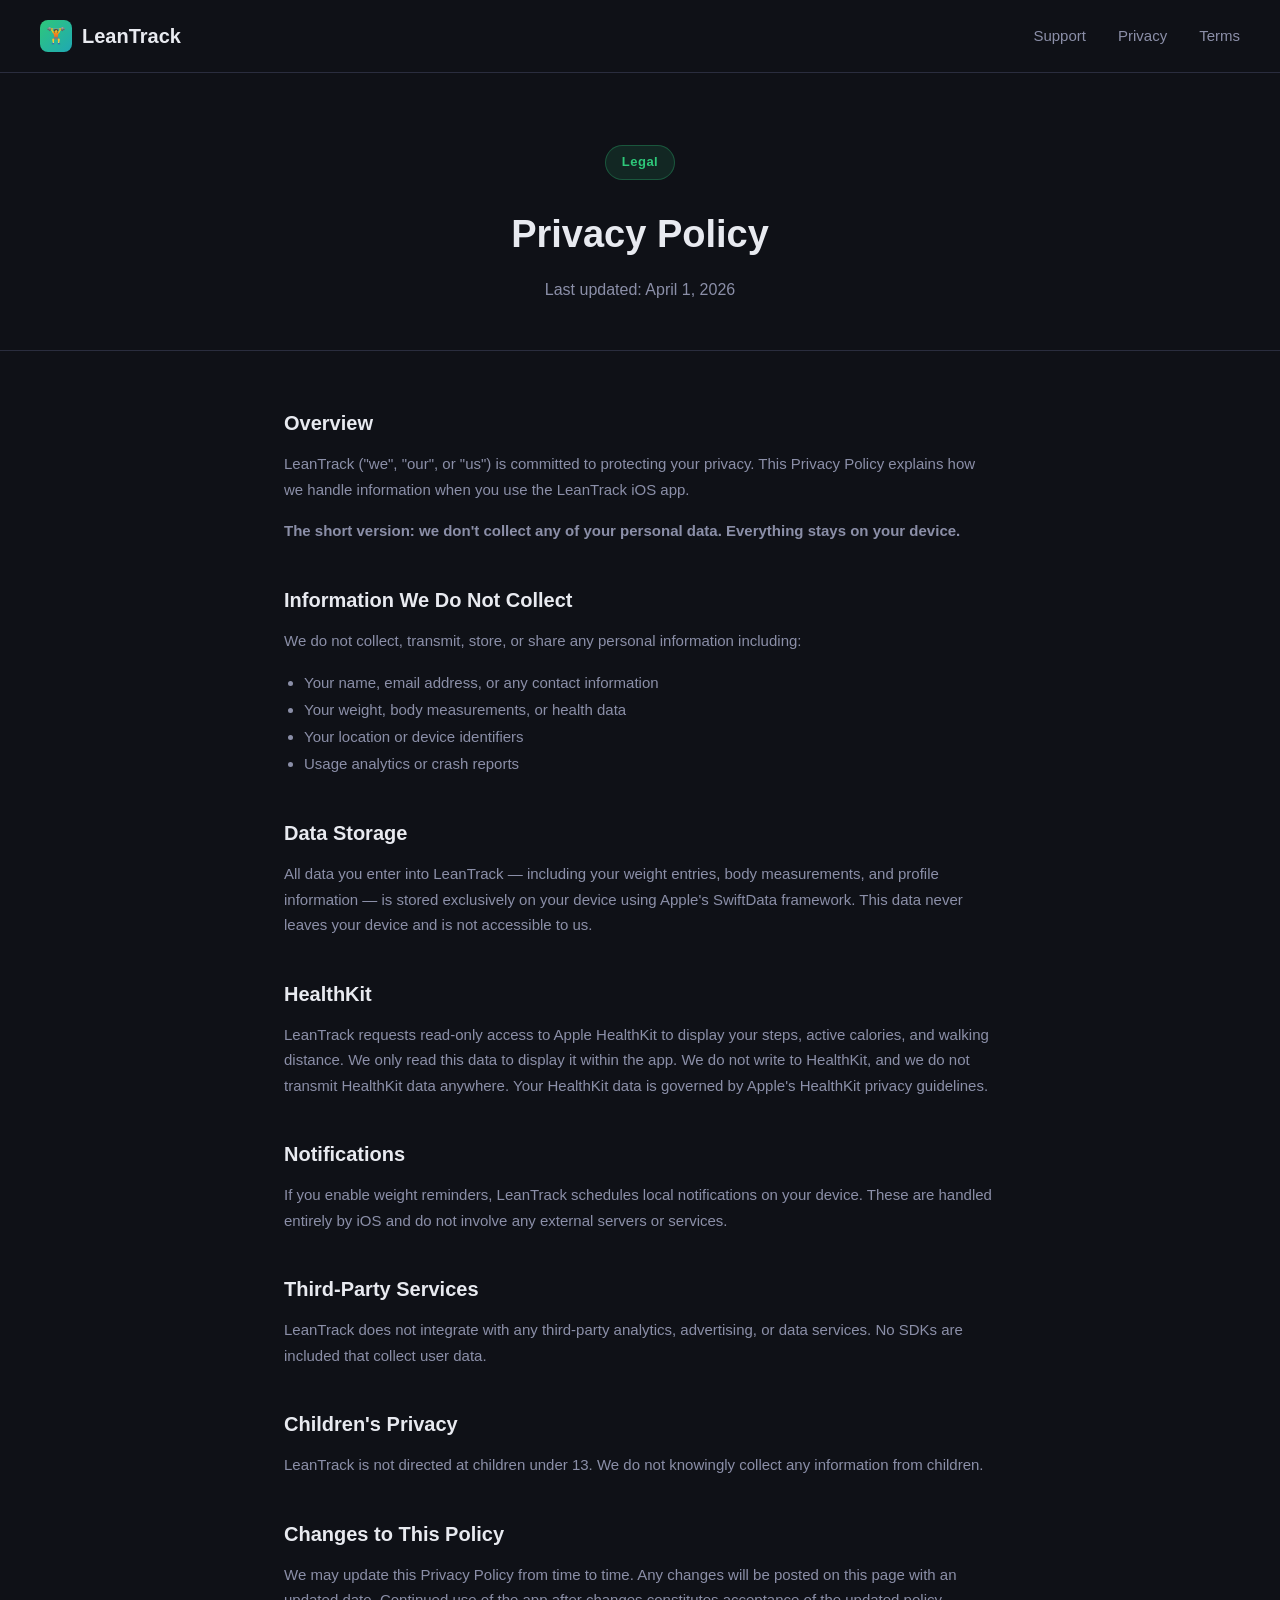
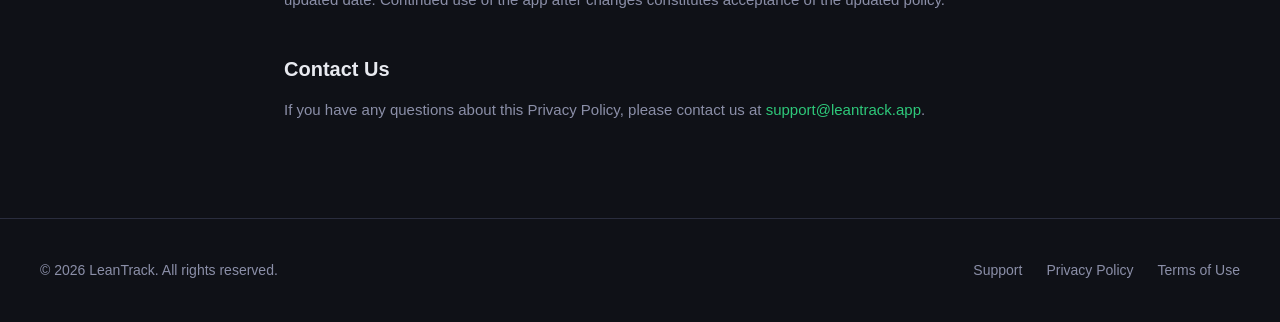
==== privacy.html @ f747f5bb "Initial website: landing, support, privacy, terms pages" ====
<!DOCTYPE html>
<html lang="en">
<head>
  <meta charset="UTF-8" />
  <meta name="viewport" content="width=device-width, initial-scale=1.0" />
  <title>Privacy Policy — LeanTrack</title>
  <link rel="stylesheet" href="styles.css" />
</head>
<body>

  <nav>
    <a href="index.html" class="nav-logo">
      <div class="dot">🏋️</div>
      LeanTrack
    </a>
    <ul class="nav-links">
      <li><a href="support.html">Support</a></li>
      <li><a href="privacy.html">Privacy</a></li>
      <li><a href="terms.html">Terms</a></li>
    </ul>
  </nav>

  <div class="page-hero">
    <div class="badge">Legal</div>
    <h1>Privacy Policy</h1>
    <p>Last updated: April 1, 2026</p>
  </div>

  <div class="content">

    <h2>Overview</h2>
    <p>LeanTrack ("we", "our", or "us") is committed to protecting your privacy. This Privacy Policy explains how we handle information when you use the LeanTrack iOS app.</p>
    <p><strong>The short version: we don't collect any of your personal data. Everything stays on your device.</strong></p>

    <h2>Information We Do Not Collect</h2>
    <p>We do not collect, transmit, store, or share any personal information including:</p>
    <ul>
      <li>Your name, email address, or any contact information</li>
      <li>Your weight, body measurements, or health data</li>
      <li>Your location or device identifiers</li>
      <li>Usage analytics or crash reports</li>
    </ul>

    <h2>Data Storage</h2>
    <p>All data you enter into LeanTrack — including your weight entries, body measurements, and profile information — is stored exclusively on your device using Apple's SwiftData framework. This data never leaves your device and is not accessible to us.</p>

    <h2>HealthKit</h2>
    <p>LeanTrack requests read-only access to Apple HealthKit to display your steps, active calories, and walking distance. We only read this data to display it within the app. We do not write to HealthKit, and we do not transmit HealthKit data anywhere. Your HealthKit data is governed by Apple's HealthKit privacy guidelines.</p>

    <h2>Notifications</h2>
    <p>If you enable weight reminders, LeanTrack schedules local notifications on your device. These are handled entirely by iOS and do not involve any external servers or services.</p>

    <h2>Third-Party Services</h2>
    <p>LeanTrack does not integrate with any third-party analytics, advertising, or data services. No SDKs are included that collect user data.</p>

    <h2>Children's Privacy</h2>
    <p>LeanTrack is not directed at children under 13. We do not knowingly collect any information from children.</p>

    <h2>Changes to This Policy</h2>
    <p>We may update this Privacy Policy from time to time. Any changes will be posted on this page with an updated date. Continued use of the app after changes constitutes acceptance of the updated policy.</p>

    <h2>Contact Us</h2>
    <p>If you have any questions about this Privacy Policy, please contact us at <a href="mailto:support@leantrack.app">support@leantrack.app</a>.</p>

  </div>

  <footer>
    <p>© 2026 LeanTrack. All rights reserved.</p>
    <div class="footer-links">
      <a href="support.html">Support</a>
      <a href="privacy.html">Privacy Policy</a>
      <a href="terms.html">Terms of Use</a>
    </div>
  </footer>

</body>
</html>
---- styles.css ----
* {
  margin: 0;
  padding: 0;
  box-sizing: border-box;
}

:root {
  --green: #2ec87a;
  --teal: #1fa8b4;
  --dark: #0f1117;
  --card: #1a1d27;
  --text: #e8eaf0;
  --muted: #8b8fa8;
  --border: #2a2d3e;
}

body {
  font-family: -apple-system, BlinkMacSystemFont, "Segoe UI", Roboto, sans-serif;
  background: var(--dark);
  color: var(--text);
  line-height: 1.6;
  min-height: 100vh;
}

a {
  color: var(--green);
  text-decoration: none;
}

a:hover {
  text-decoration: underline;
}

/* NAV */
nav {
  display: flex;
  align-items: center;
  justify-content: space-between;
  padding: 20px 40px;
  border-bottom: 1px solid var(--border);
  background: var(--dark);
  position: sticky;
  top: 0;
  z-index: 100;
}

.nav-logo {
  display: flex;
  align-items: center;
  gap: 10px;
  font-size: 20px;
  font-weight: 700;
  color: var(--text);
  text-decoration: none;
}

.nav-logo .dot {
  width: 32px;
  height: 32px;
  border-radius: 8px;
  background: linear-gradient(135deg, var(--green), var(--teal));
  display: flex;
  align-items: center;
  justify-content: center;
  font-size: 16px;
}

.nav-links {
  display: flex;
  gap: 32px;
  list-style: none;
}

.nav-links a {
  color: var(--muted);
  font-size: 15px;
  transition: color 0.2s;
}

.nav-links a:hover {
  color: var(--text);
  text-decoration: none;
}

/* HERO */
.hero {
  text-align: center;
  padding: 100px 24px 80px;
  max-width: 700px;
  margin: 0 auto;
}

.badge {
  display: inline-block;
  background: rgba(46, 200, 122, 0.12);
  color: var(--green);
  border: 1px solid rgba(46, 200, 122, 0.3);
  border-radius: 20px;
  padding: 6px 16px;
  font-size: 13px;
  font-weight: 600;
  margin-bottom: 24px;
  letter-spacing: 0.5px;
}

.hero h1 {
  font-size: 52px;
  font-weight: 800;
  line-height: 1.1;
  margin-bottom: 20px;
  letter-spacing: -1px;
}

.hero h1 span {
  background: linear-gradient(135deg, var(--green), var(--teal));
  -webkit-background-clip: text;
  -webkit-text-fill-color: transparent;
  background-clip: text;
}

.hero p {
  font-size: 18px;
  color: var(--muted);
  margin-bottom: 40px;
  max-width: 500px;
  margin-left: auto;
  margin-right: auto;
}

.btn {
  display: inline-flex;
  align-items: center;
  gap: 8px;
  padding: 14px 28px;
  border-radius: 12px;
  font-size: 16px;
  font-weight: 600;
  cursor: pointer;
  transition: transform 0.15s, opacity 0.15s;
  text-decoration: none;
}

.btn:hover {
  transform: translateY(-1px);
  opacity: 0.9;
  text-decoration: none;
}

.btn-primary {
  background: linear-gradient(135deg, var(--green), var(--teal));
  color: #fff;
}

.btn-secondary {
  background: var(--card);
  color: var(--text);
  border: 1px solid var(--border);
}

/* FEATURES */
.features {
  display: grid;
  grid-template-columns: repeat(auto-fit, minmax(240px, 1fr));
  gap: 20px;
  max-width: 1000px;
  margin: 0 auto 80px;
  padding: 0 24px;
}

.feature-card {
  background: var(--card);
  border: 1px solid var(--border);
  border-radius: 16px;
  padding: 28px;
}

.feature-icon {
  font-size: 28px;
  margin-bottom: 14px;
}

.feature-card h3 {
  font-size: 16px;
  font-weight: 700;
  margin-bottom: 8px;
}

.feature-card p {
  font-size: 14px;
  color: var(--muted);
  line-height: 1.5;
}

/* SECTION PAGES */
.page-hero {
  text-align: center;
  padding: 72px 24px 48px;
  border-bottom: 1px solid var(--border);
}

.page-hero h1 {
  font-size: 38px;
  font-weight: 800;
  margin-bottom: 12px;
}

.page-hero p {
  color: var(--muted);
  font-size: 16px;
}

.content {
  max-width: 760px;
  margin: 0 auto;
  padding: 56px 24px 80px;
}

.content h2 {
  font-size: 20px;
  font-weight: 700;
  margin: 40px 0 12px;
  color: var(--text);
}

.content h2:first-child {
  margin-top: 0;
}

.content p {
  color: var(--muted);
  font-size: 15px;
  margin-bottom: 16px;
  line-height: 1.7;
}

.content ul {
  color: var(--muted);
  font-size: 15px;
  padding-left: 20px;
  margin-bottom: 16px;
  line-height: 1.8;
}

/* SUPPORT CARD */
.support-grid {
  display: grid;
  grid-template-columns: repeat(auto-fit, minmax(280px, 1fr));
  gap: 20px;
  margin-bottom: 48px;
}

.support-card {
  background: var(--card);
  border: 1px solid var(--border);
  border-radius: 16px;
  padding: 28px;
}

.support-card .icon {
  font-size: 32px;
  margin-bottom: 14px;
}

.support-card h3 {
  font-size: 17px;
  font-weight: 700;
  margin-bottom: 8px;
}

.support-card p {
  font-size: 14px;
  color: var(--muted);
  margin-bottom: 16px;
}

.support-card a.email-link {
  display: inline-flex;
  align-items: center;
  gap: 6px;
  background: rgba(46, 200, 122, 0.1);
  border: 1px solid rgba(46, 200, 122, 0.25);
  color: var(--green);
  padding: 10px 16px;
  border-radius: 10px;
  font-size: 14px;
  font-weight: 600;
  transition: background 0.2s;
}

.support-card a.email-link:hover {
  background: rgba(46, 200, 122, 0.2);
  text-decoration: none;
}

.faq-item {
  border: 1px solid var(--border);
  border-radius: 12px;
  padding: 20px 24px;
  margin-bottom: 12px;
  background: var(--card);
}

.faq-item h4 {
  font-size: 15px;
  font-weight: 600;
  margin-bottom: 8px;
}

.faq-item p {
  font-size: 14px;
  color: var(--muted);
  margin: 0;
}

/* FOOTER */
footer {
  border-top: 1px solid var(--border);
  padding: 40px 40px;
  display: flex;
  align-items: center;
  justify-content: space-between;
  flex-wrap: wrap;
  gap: 16px;
}

footer p {
  color: var(--muted);
  font-size: 14px;
}

.footer-links {
  display: flex;
  gap: 24px;
}

.footer-links a {
  color: var(--muted);
  font-size: 14px;
  transition: color 0.2s;
}

.footer-links a:hover {
  color: var(--text);
  text-decoration: none;
}

@media (max-width: 600px) {
  nav { padding: 16px 20px; }
  .nav-links { gap: 20px; }
  .hero h1 { font-size: 36px; }
  footer { flex-direction: column; align-items: flex-start; }
}
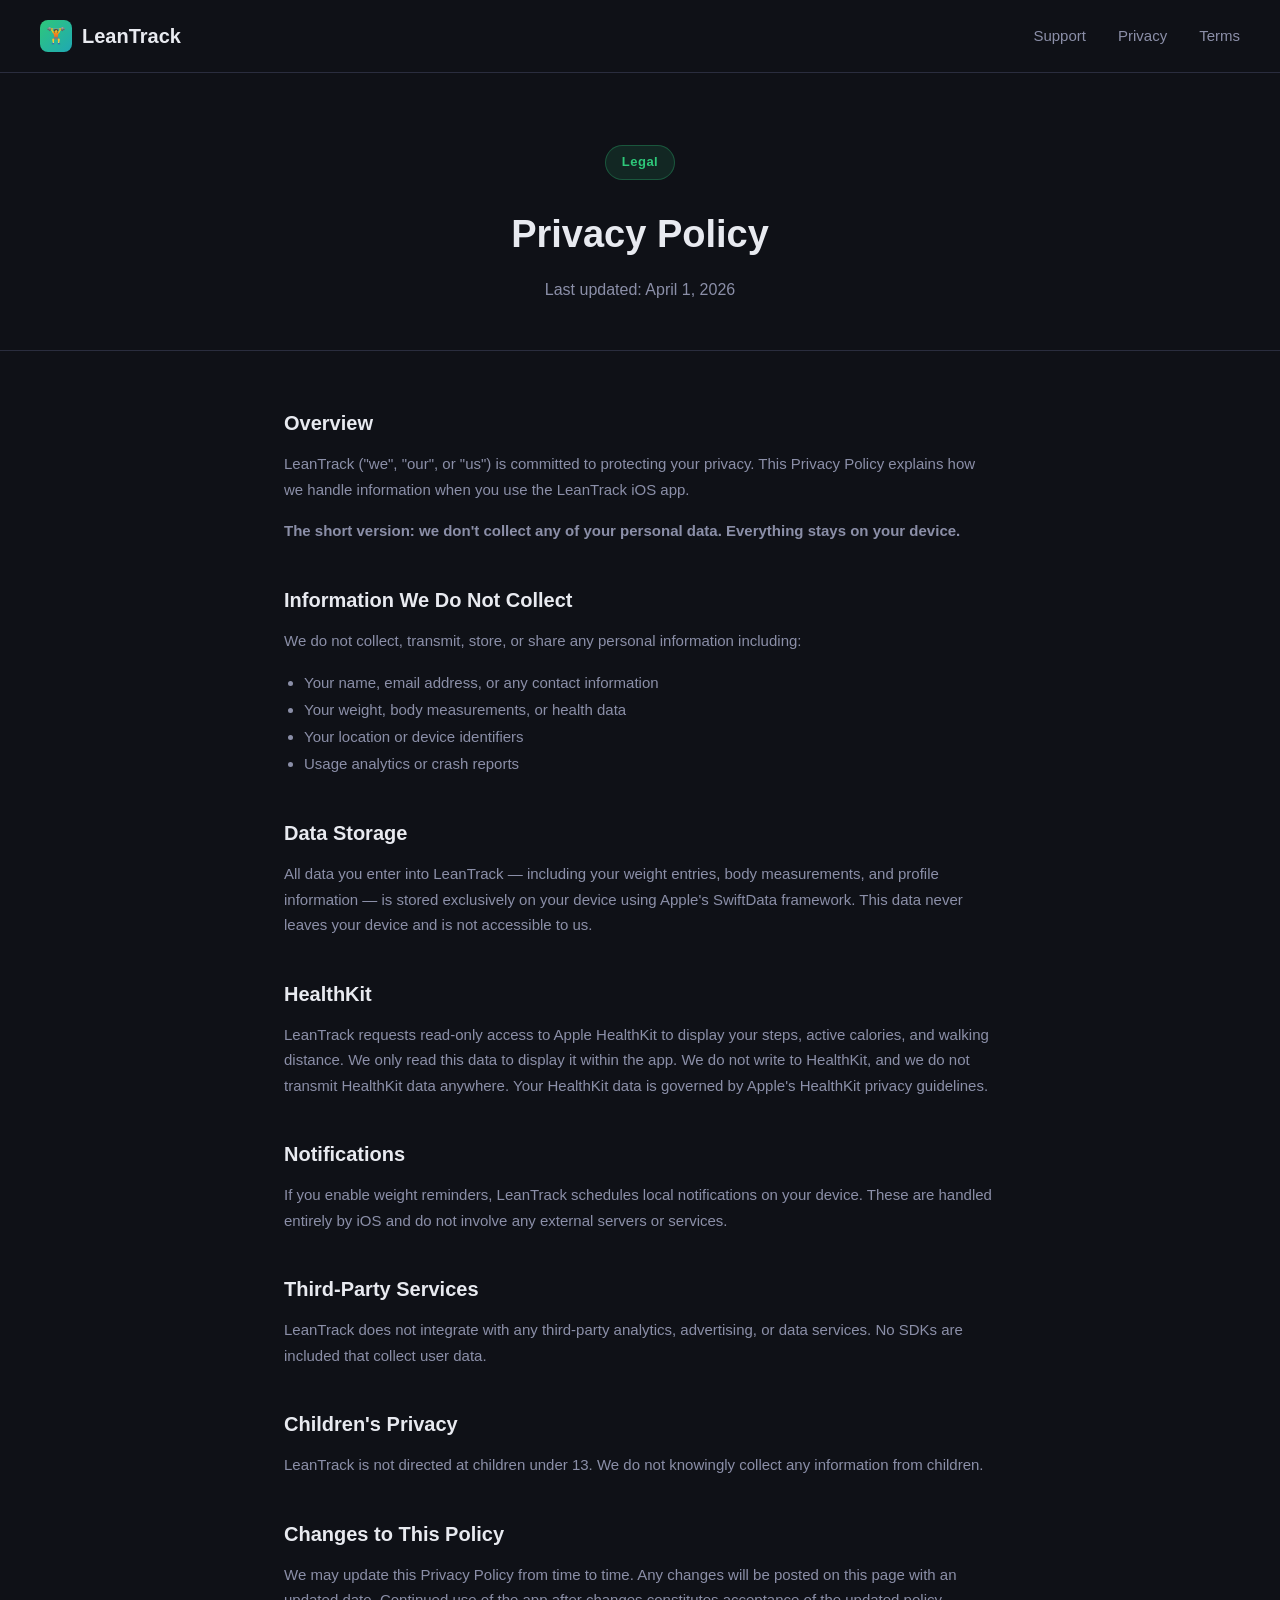
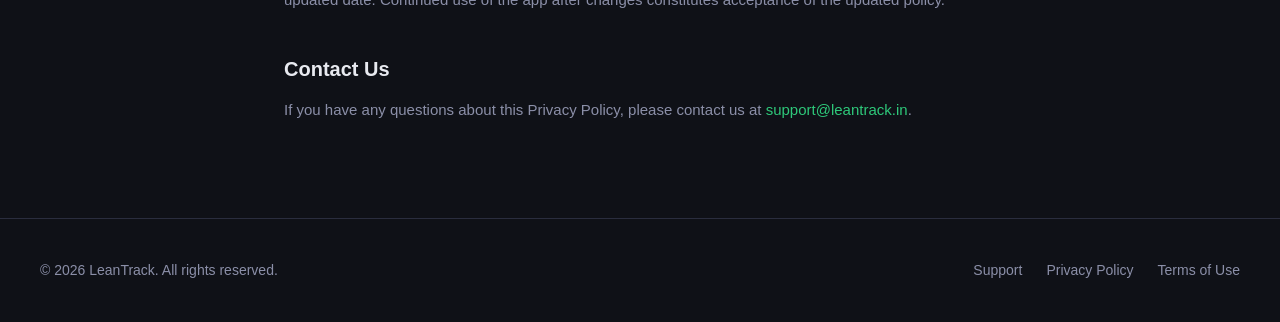
==== commit a7cb3075: "fix email to support@leantrack.in" ====
--- a/privacy.html
+++ b/privacy.html
@@ -60,7 +60,7 @@
     <p>We may update this Privacy Policy from time to time. Any changes will be posted on this page with an updated date. Continued use of the app after changes constitutes acceptance of the updated policy.</p>
 
     <h2>Contact Us</h2>
-    <p>If you have any questions about this Privacy Policy, please contact us at <a href="mailto:support@leantrack.app">support@leantrack.app</a>.</p>
+    <p>If you have any questions about this Privacy Policy, please contact us at <a href="mailto:support@leantrack.in">support@leantrack.in</a>.</p>
 
   </div>
 
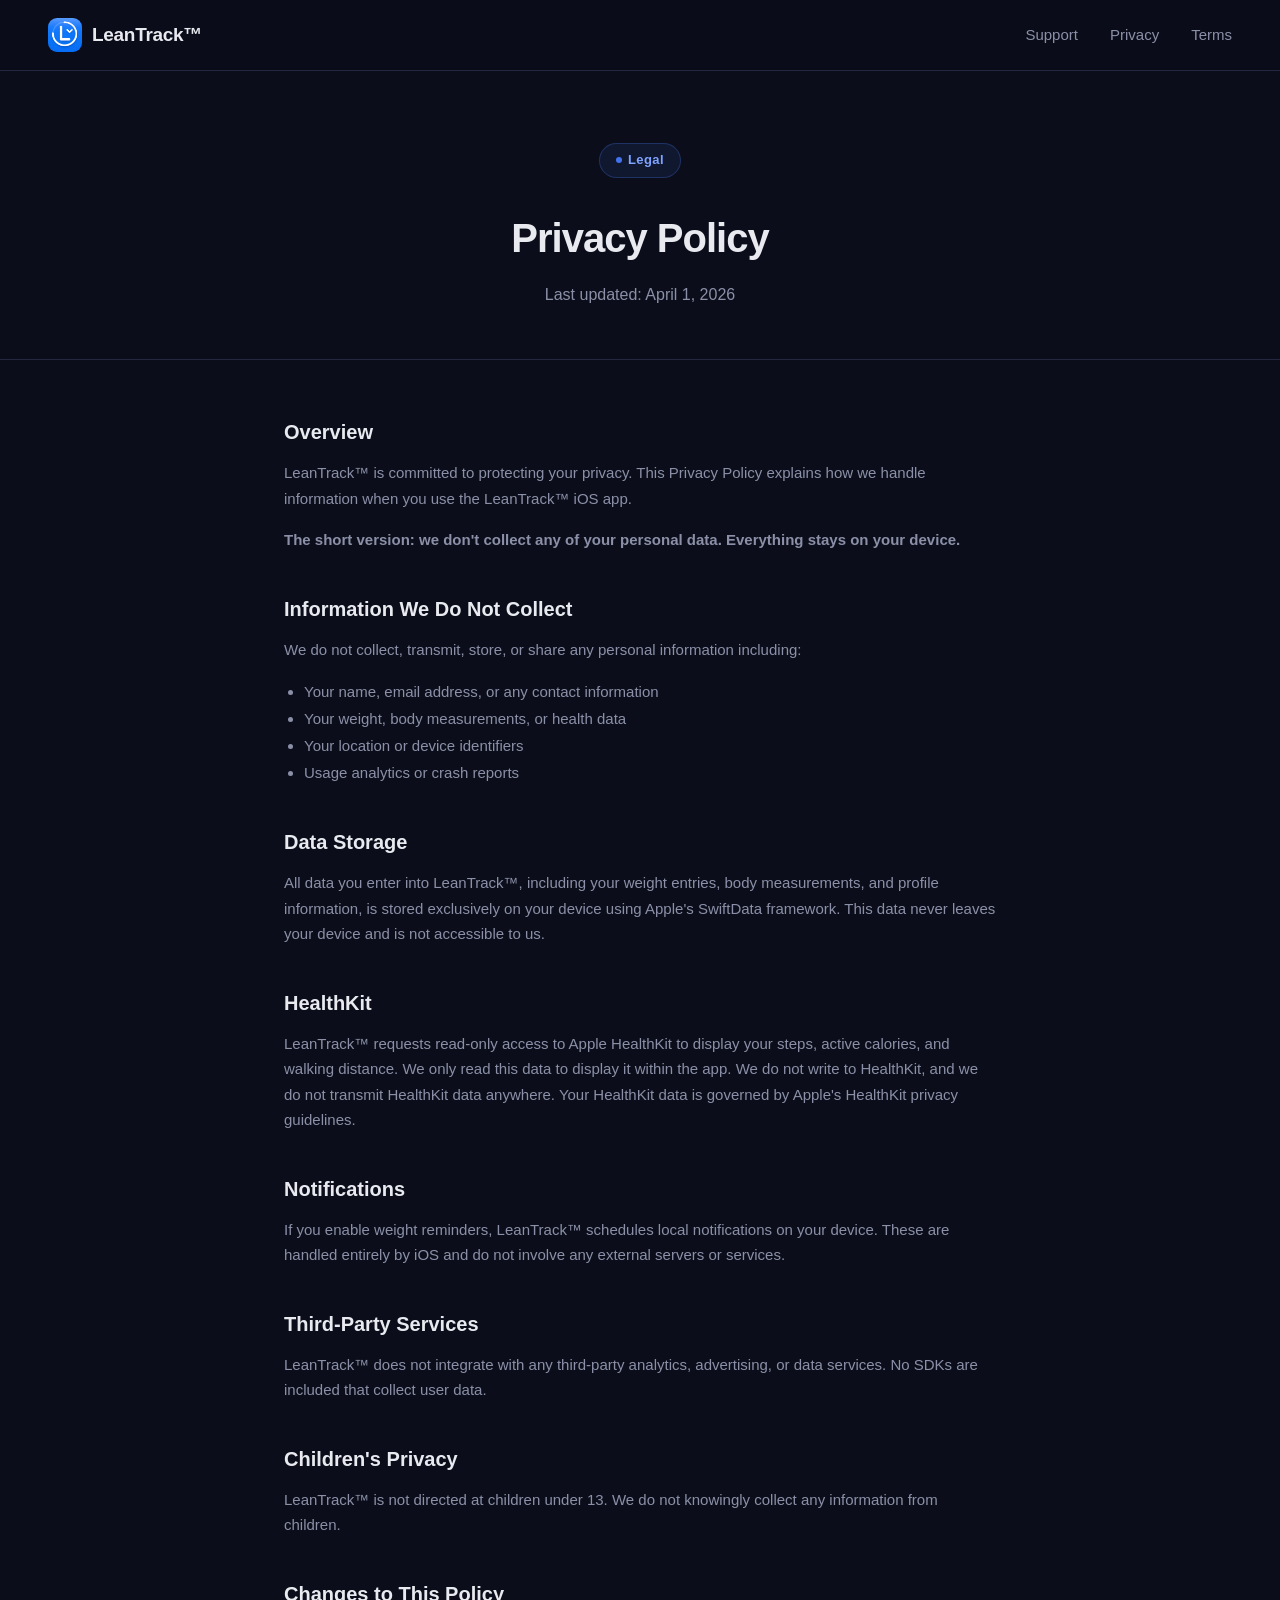
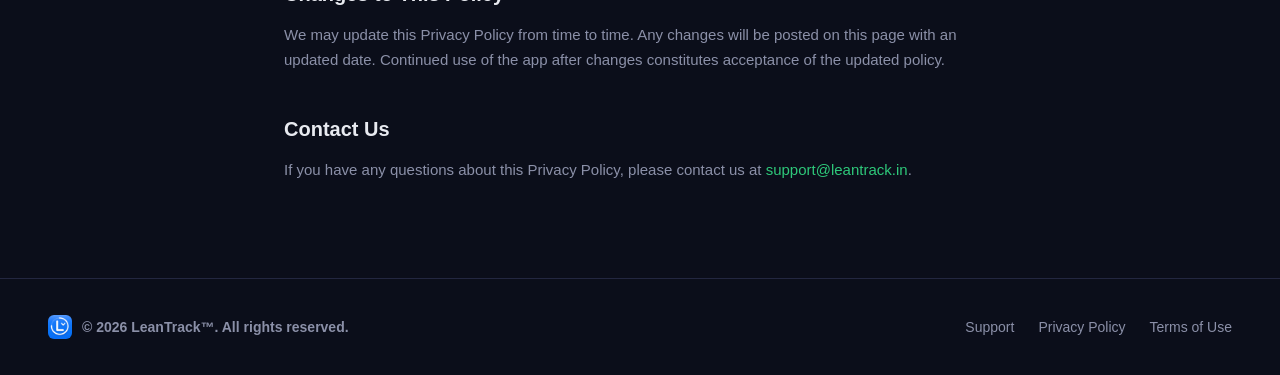
==== commit a448acd6: "Brand: LeanTrack™ throughout, real logo, design overhaul - Replace all "LeanTrack" with "LeanTrack™"" ====
--- a/privacy.html
+++ b/privacy.html
@@ -3,15 +3,15 @@
 <head>
   <meta charset="UTF-8" />
   <meta name="viewport" content="width=device-width, initial-scale=1.0" />
-  <title>Privacy Policy — LeanTrack</title>
+  <title>Privacy Policy | LeanTrack™</title>
   <link rel="stylesheet" href="styles.css" />
 </head>
 <body>
 
   <nav>
     <a href="index.html" class="nav-logo">
-      <div class="dot">🏋️</div>
-      LeanTrack
+      <img src="icon.png" class="nav-icon" alt="LeanTrack™" />
+      LeanTrack™
     </a>
     <ul class="nav-links">
       <li><a href="support.html">Support</a></li>
@@ -21,7 +21,7 @@
   </nav>
 
   <div class="page-hero">
-    <div class="badge">Legal</div>
+    <div class="badge"><span class="badge-dot"></span> Legal</div>
     <h1>Privacy Policy</h1>
     <p>Last updated: April 1, 2026</p>
   </div>
@@ -29,7 +29,7 @@
   <div class="content">
 
     <h2>Overview</h2>
-    <p>LeanTrack ("we", "our", or "us") is committed to protecting your privacy. This Privacy Policy explains how we handle information when you use the LeanTrack iOS app.</p>
+    <p>LeanTrack™ is committed to protecting your privacy. This Privacy Policy explains how we handle information when you use the LeanTrack™ iOS app.</p>
     <p><strong>The short version: we don't collect any of your personal data. Everything stays on your device.</strong></p>
 
     <h2>Information We Do Not Collect</h2>
@@ -42,19 +42,19 @@
     </ul>
 
     <h2>Data Storage</h2>
-    <p>All data you enter into LeanTrack — including your weight entries, body measurements, and profile information — is stored exclusively on your device using Apple's SwiftData framework. This data never leaves your device and is not accessible to us.</p>
+    <p>All data you enter into LeanTrack™, including your weight entries, body measurements, and profile information, is stored exclusively on your device using Apple's SwiftData framework. This data never leaves your device and is not accessible to us.</p>
 
     <h2>HealthKit</h2>
-    <p>LeanTrack requests read-only access to Apple HealthKit to display your steps, active calories, and walking distance. We only read this data to display it within the app. We do not write to HealthKit, and we do not transmit HealthKit data anywhere. Your HealthKit data is governed by Apple's HealthKit privacy guidelines.</p>
+    <p>LeanTrack™ requests read-only access to Apple HealthKit to display your steps, active calories, and walking distance. We only read this data to display it within the app. We do not write to HealthKit, and we do not transmit HealthKit data anywhere. Your HealthKit data is governed by Apple's HealthKit privacy guidelines.</p>
 
     <h2>Notifications</h2>
-    <p>If you enable weight reminders, LeanTrack schedules local notifications on your device. These are handled entirely by iOS and do not involve any external servers or services.</p>
+    <p>If you enable weight reminders, LeanTrack™ schedules local notifications on your device. These are handled entirely by iOS and do not involve any external servers or services.</p>
 
     <h2>Third-Party Services</h2>
-    <p>LeanTrack does not integrate with any third-party analytics, advertising, or data services. No SDKs are included that collect user data.</p>
+    <p>LeanTrack™ does not integrate with any third-party analytics, advertising, or data services. No SDKs are included that collect user data.</p>
 
     <h2>Children's Privacy</h2>
-    <p>LeanTrack is not directed at children under 13. We do not knowingly collect any information from children.</p>
+    <p>LeanTrack™ is not directed at children under 13. We do not knowingly collect any information from children.</p>
 
     <h2>Changes to This Policy</h2>
     <p>We may update this Privacy Policy from time to time. Any changes will be posted on this page with an updated date. Continued use of the app after changes constitutes acceptance of the updated policy.</p>
@@ -65,7 +65,10 @@
   </div>
 
   <footer>
-    <p>© 2026 LeanTrack. All rights reserved.</p>
+    <div class="footer-brand">
+      <img src="icon.png" alt="LeanTrack™" />
+      <span>© 2026 LeanTrack™. All rights reserved.</span>
+    </div>
     <div class="footer-links">
       <a href="support.html">Support</a>
       <a href="privacy.html">Privacy Policy</a>
--- a/styles.css
+++ b/styles.css
@@ -5,13 +5,17 @@
 }
 
 :root {
-  --green: #2ec87a;
-  --teal: #1fa8b4;
-  --dark: #0f1117;
-  --card: #1a1d27;
-  --text: #e8eaf0;
-  --muted: #8b8fa8;
-  --border: #2a2d3e;
+  --blue:   #4472ee;
+  --blue2:  #2f52c8;
+  --green:  #2ec87a;
+  --teal:   #1fa8b4;
+  --dark:   #0b0e1a;
+  --dark2:  #111425;
+  --card:   #161929;
+  --text:   #e8eaf0;
+  --muted:  #8b90a8;
+  --border: #232740;
+  --glow:   rgba(68, 114, 238, 0.18);
 }
 
 body {
@@ -36,9 +40,11 @@
   display: flex;
   align-items: center;
   justify-content: space-between;
-  padding: 20px 40px;
+  padding: 18px 48px;
   border-bottom: 1px solid var(--border);
-  background: var(--dark);
+  background: rgba(11, 14, 26, 0.92);
+  backdrop-filter: blur(12px);
+  -webkit-backdrop-filter: blur(12px);
   position: sticky;
   top: 0;
   z-index: 100;
@@ -48,21 +54,24 @@
   display: flex;
   align-items: center;
   gap: 10px;
-  font-size: 20px;
+  font-size: 19px;
   font-weight: 700;
   color: var(--text);
   text-decoration: none;
-}
-
-.nav-logo .dot {
-  width: 32px;
-  height: 32px;
-  border-radius: 8px;
-  background: linear-gradient(135deg, var(--green), var(--teal));
-  display: flex;
-  align-items: center;
-  justify-content: center;
-  font-size: 16px;
+  letter-spacing: -0.3px;
+}
+
+.nav-logo:hover {
+  text-decoration: none;
+  color: #fff;
+}
+
+.nav-icon {
+  width: 34px;
+  height: 34px;
+  border-radius: 9px;
+  object-fit: cover;
+  flex-shrink: 0;
 }
 
 .nav-links {
@@ -85,34 +94,58 @@
 /* HERO */
 .hero {
   text-align: center;
-  padding: 100px 24px 80px;
-  max-width: 700px;
+  padding: 110px 24px 90px;
+  max-width: 720px;
   margin: 0 auto;
+  position: relative;
+}
+
+/* subtle radial glow behind hero */
+.hero::before {
+  content: "";
+  position: absolute;
+  top: 0; left: 50%;
+  transform: translateX(-50%);
+  width: 700px;
+  height: 500px;
+  background: radial-gradient(ellipse at center, rgba(68,114,238,0.12) 0%, transparent 70%);
+  pointer-events: none;
+  z-index: -1;
 }
 
 .badge {
-  display: inline-block;
-  background: rgba(46, 200, 122, 0.12);
-  color: var(--green);
-  border: 1px solid rgba(46, 200, 122, 0.3);
+  display: inline-flex;
+  align-items: center;
+  gap: 6px;
+  background: rgba(68, 114, 238, 0.1);
+  color: #7fa3ff;
+  border: 1px solid rgba(68, 114, 238, 0.28);
   border-radius: 20px;
   padding: 6px 16px;
   font-size: 13px;
   font-weight: 600;
-  margin-bottom: 24px;
-  letter-spacing: 0.5px;
+  margin-bottom: 28px;
+  letter-spacing: 0.4px;
+}
+
+.badge-dot {
+  width: 6px;
+  height: 6px;
+  border-radius: 50%;
+  background: var(--blue);
+  display: inline-block;
 }
 
 .hero h1 {
-  font-size: 52px;
+  font-size: 56px;
   font-weight: 800;
-  line-height: 1.1;
-  margin-bottom: 20px;
-  letter-spacing: -1px;
+  line-height: 1.08;
+  margin-bottom: 22px;
+  letter-spacing: -1.5px;
 }
 
 .hero h1 span {
-  background: linear-gradient(135deg, var(--green), var(--teal));
+  background: linear-gradient(120deg, var(--blue) 0%, var(--green) 100%);
   -webkit-background-clip: text;
   -webkit-text-fill-color: transparent;
   background-clip: text;
@@ -122,11 +155,42 @@
   font-size: 18px;
   color: var(--muted);
   margin-bottom: 40px;
-  max-width: 500px;
+  max-width: 480px;
   margin-left: auto;
   margin-right: auto;
-}
-
+  line-height: 1.65;
+}
+
+.hero-cta {
+  display: flex;
+  gap: 12px;
+  justify-content: center;
+  flex-wrap: wrap;
+  margin-bottom: 40px;
+}
+
+.trust-row {
+  display: flex;
+  gap: 24px;
+  justify-content: center;
+  flex-wrap: wrap;
+}
+
+.trust-item {
+  display: flex;
+  align-items: center;
+  gap: 6px;
+  color: var(--muted);
+  font-size: 13px;
+  font-weight: 500;
+}
+
+.trust-item svg {
+  color: var(--green);
+  flex-shrink: 0;
+}
+
+/* BUTTONS */
 .btn {
   display: inline-flex;
   align-items: center;
@@ -136,19 +200,24 @@
   font-size: 16px;
   font-weight: 600;
   cursor: pointer;
-  transition: transform 0.15s, opacity 0.15s;
+  transition: transform 0.15s, box-shadow 0.15s, opacity 0.15s;
   text-decoration: none;
 }
 
 .btn:hover {
-  transform: translateY(-1px);
-  opacity: 0.9;
+  transform: translateY(-2px);
   text-decoration: none;
 }
 
 .btn-primary {
-  background: linear-gradient(135deg, var(--green), var(--teal));
+  background: var(--blue);
   color: #fff;
+  box-shadow: 0 4px 20px rgba(68, 114, 238, 0.35);
+}
+
+.btn-primary:hover {
+  box-shadow: 0 8px 28px rgba(68, 114, 238, 0.5);
+  background: #5580f0;
 }
 
 .btn-secondary {
@@ -157,51 +226,152 @@
   border: 1px solid var(--border);
 }
 
+.btn-secondary:hover {
+  border-color: #3a3f5c;
+}
+
+/* SECTION LABEL */
+.section-label {
+  text-align: center;
+  font-size: 12px;
+  font-weight: 700;
+  letter-spacing: 1.5px;
+  text-transform: uppercase;
+  color: var(--blue);
+  margin-bottom: 12px;
+}
+
+.section-title {
+  text-align: center;
+  font-size: 32px;
+  font-weight: 800;
+  letter-spacing: -0.8px;
+  margin-bottom: 8px;
+}
+
+.section-sub {
+  text-align: center;
+  color: var(--muted);
+  font-size: 16px;
+  margin-bottom: 48px;
+}
+
 /* FEATURES */
+.features-section {
+  max-width: 1060px;
+  margin: 0 auto 100px;
+  padding: 0 24px;
+}
+
 .features {
   display: grid;
-  grid-template-columns: repeat(auto-fit, minmax(240px, 1fr));
-  gap: 20px;
-  max-width: 1000px;
-  margin: 0 auto 80px;
-  padding: 0 24px;
+  grid-template-columns: repeat(auto-fit, minmax(290px, 1fr));
+  gap: 16px;
 }
 
 .feature-card {
   background: var(--card);
   border: 1px solid var(--border);
-  border-radius: 16px;
-  padding: 28px;
+  border-radius: 18px;
+  padding: 30px;
+  transition: transform 0.2s, border-color 0.2s, box-shadow 0.2s;
+  position: relative;
+  overflow: hidden;
+}
+
+.feature-card::before {
+  content: "";
+  position: absolute;
+  inset: 0;
+  background: radial-gradient(ellipse at top left, var(--glow), transparent 70%);
+  opacity: 0;
+  transition: opacity 0.3s;
+}
+
+.feature-card:hover {
+  transform: translateY(-4px);
+  border-color: rgba(68, 114, 238, 0.35);
+  box-shadow: 0 12px 36px rgba(68, 114, 238, 0.12);
+}
+
+.feature-card:hover::before {
+  opacity: 1;
 }
 
 .feature-icon {
-  font-size: 28px;
-  margin-bottom: 14px;
+  width: 44px;
+  height: 44px;
+  border-radius: 12px;
+  background: rgba(68, 114, 238, 0.12);
+  display: flex;
+  align-items: center;
+  justify-content: center;
+  font-size: 22px;
+  margin-bottom: 18px;
 }
 
 .feature-card h3 {
   font-size: 16px;
   font-weight: 700;
   margin-bottom: 8px;
+  color: var(--text);
 }
 
 .feature-card p {
   font-size: 14px;
   color: var(--muted);
-  line-height: 1.5;
+  line-height: 1.6;
+}
+
+/* PRIVACY CALLOUT */
+.privacy-callout {
+  max-width: 1060px;
+  margin: 0 auto 100px;
+  padding: 0 24px;
+}
+
+.privacy-callout-inner {
+  background: linear-gradient(135deg, rgba(68,114,238,0.08), rgba(46,200,122,0.06));
+  border: 1px solid rgba(68,114,238,0.2);
+  border-radius: 20px;
+  padding: 48px 40px;
+  display: flex;
+  gap: 40px;
+  align-items: center;
+  flex-wrap: wrap;
+}
+
+.privacy-callout-text h2 {
+  font-size: 26px;
+  font-weight: 800;
+  letter-spacing: -0.5px;
+  margin-bottom: 10px;
+}
+
+.privacy-callout-text p {
+  color: var(--muted);
+  font-size: 15px;
+  max-width: 480px;
+  line-height: 1.65;
+}
+
+.privacy-icon {
+  font-size: 56px;
+  flex-shrink: 0;
 }
 
 /* SECTION PAGES */
 .page-hero {
   text-align: center;
-  padding: 72px 24px 48px;
+  padding: 72px 24px 52px;
   border-bottom: 1px solid var(--border);
 }
 
 .page-hero h1 {
-  font-size: 38px;
+  font-size: 40px;
   font-weight: 800;
   margin-bottom: 12px;
+  letter-spacing: -1px;
 }
 
 .page-hero p {
@@ -241,7 +411,7 @@
   line-height: 1.8;
 }
 
-/* SUPPORT CARD */
+/* SUPPORT */
 .support-grid {
   display: grid;
   grid-template-columns: repeat(auto-fit, minmax(280px, 1fr));
@@ -252,8 +422,8 @@
 .support-card {
   background: var(--card);
   border: 1px solid var(--border);
-  border-radius: 16px;
-  padding: 28px;
+  border-radius: 18px;
+  padding: 30px;
 }
 
 .support-card .icon {
@@ -271,15 +441,16 @@
   font-size: 14px;
   color: var(--muted);
   margin-bottom: 16px;
+  line-height: 1.6;
 }
 
 .support-card a.email-link {
   display: inline-flex;
   align-items: center;
   gap: 6px;
-  background: rgba(46, 200, 122, 0.1);
-  border: 1px solid rgba(46, 200, 122, 0.25);
-  color: var(--green);
+  background: rgba(68, 114, 238, 0.1);
+  border: 1px solid rgba(68, 114, 238, 0.25);
+  color: #7fa3ff;
   padding: 10px 16px;
   border-radius: 10px;
   font-size: 14px;
@@ -288,34 +459,41 @@
 }
 
 .support-card a.email-link:hover {
-  background: rgba(46, 200, 122, 0.2);
+  background: rgba(68, 114, 238, 0.2);
   text-decoration: none;
 }
 
 .faq-item {
   border: 1px solid var(--border);
-  border-radius: 12px;
-  padding: 20px 24px;
-  margin-bottom: 12px;
+  border-radius: 14px;
+  padding: 22px 26px;
+  margin-bottom: 10px;
   background: var(--card);
+  transition: border-color 0.2s;
+}
+
+.faq-item:hover {
+  border-color: rgba(68, 114, 238, 0.3);
 }
 
 .faq-item h4 {
   font-size: 15px;
   font-weight: 600;
   margin-bottom: 8px;
+  color: var(--text);
 }
 
 .faq-item p {
   font-size: 14px;
   color: var(--muted);
   margin: 0;
+  line-height: 1.65;
 }
 
 /* FOOTER */
 footer {
   border-top: 1px solid var(--border);
-  padding: 40px 40px;
+  padding: 36px 48px;
   display: flex;
   align-items: center;
   justify-content: space-between;
@@ -323,6 +501,25 @@
   gap: 16px;
 }
 
+.footer-brand {
+  display: flex;
+  align-items: center;
+  gap: 10px;
+}
+
+.footer-brand img {
+  width: 24px;
+  height: 24px;
+  border-radius: 6px;
+  object-fit: cover;
+}
+
+.footer-brand span {
+  color: var(--muted);
+  font-size: 14px;
+  font-weight: 600;
+}
+
 footer p {
   color: var(--muted);
   font-size: 14px;
@@ -344,9 +541,13 @@
   text-decoration: none;
 }
 
-@media (max-width: 600px) {
-  nav { padding: 16px 20px; }
+@media (max-width: 700px) {
+  nav { padding: 14px 20px; }
   .nav-links { gap: 20px; }
-  .hero h1 { font-size: 36px; }
-  footer { flex-direction: column; align-items: flex-start; }
-}
+  .hero { padding: 72px 20px 64px; }
+  .hero h1 { font-size: 38px; }
+  .hero p { font-size: 16px; }
+  .features { grid-template-columns: 1fr; }
+  .privacy-callout-inner { flex-direction: column; gap: 20px; padding: 32px 24px; }
+  footer { flex-direction: column; align-items: flex-start; padding: 28px 20px; }
+}
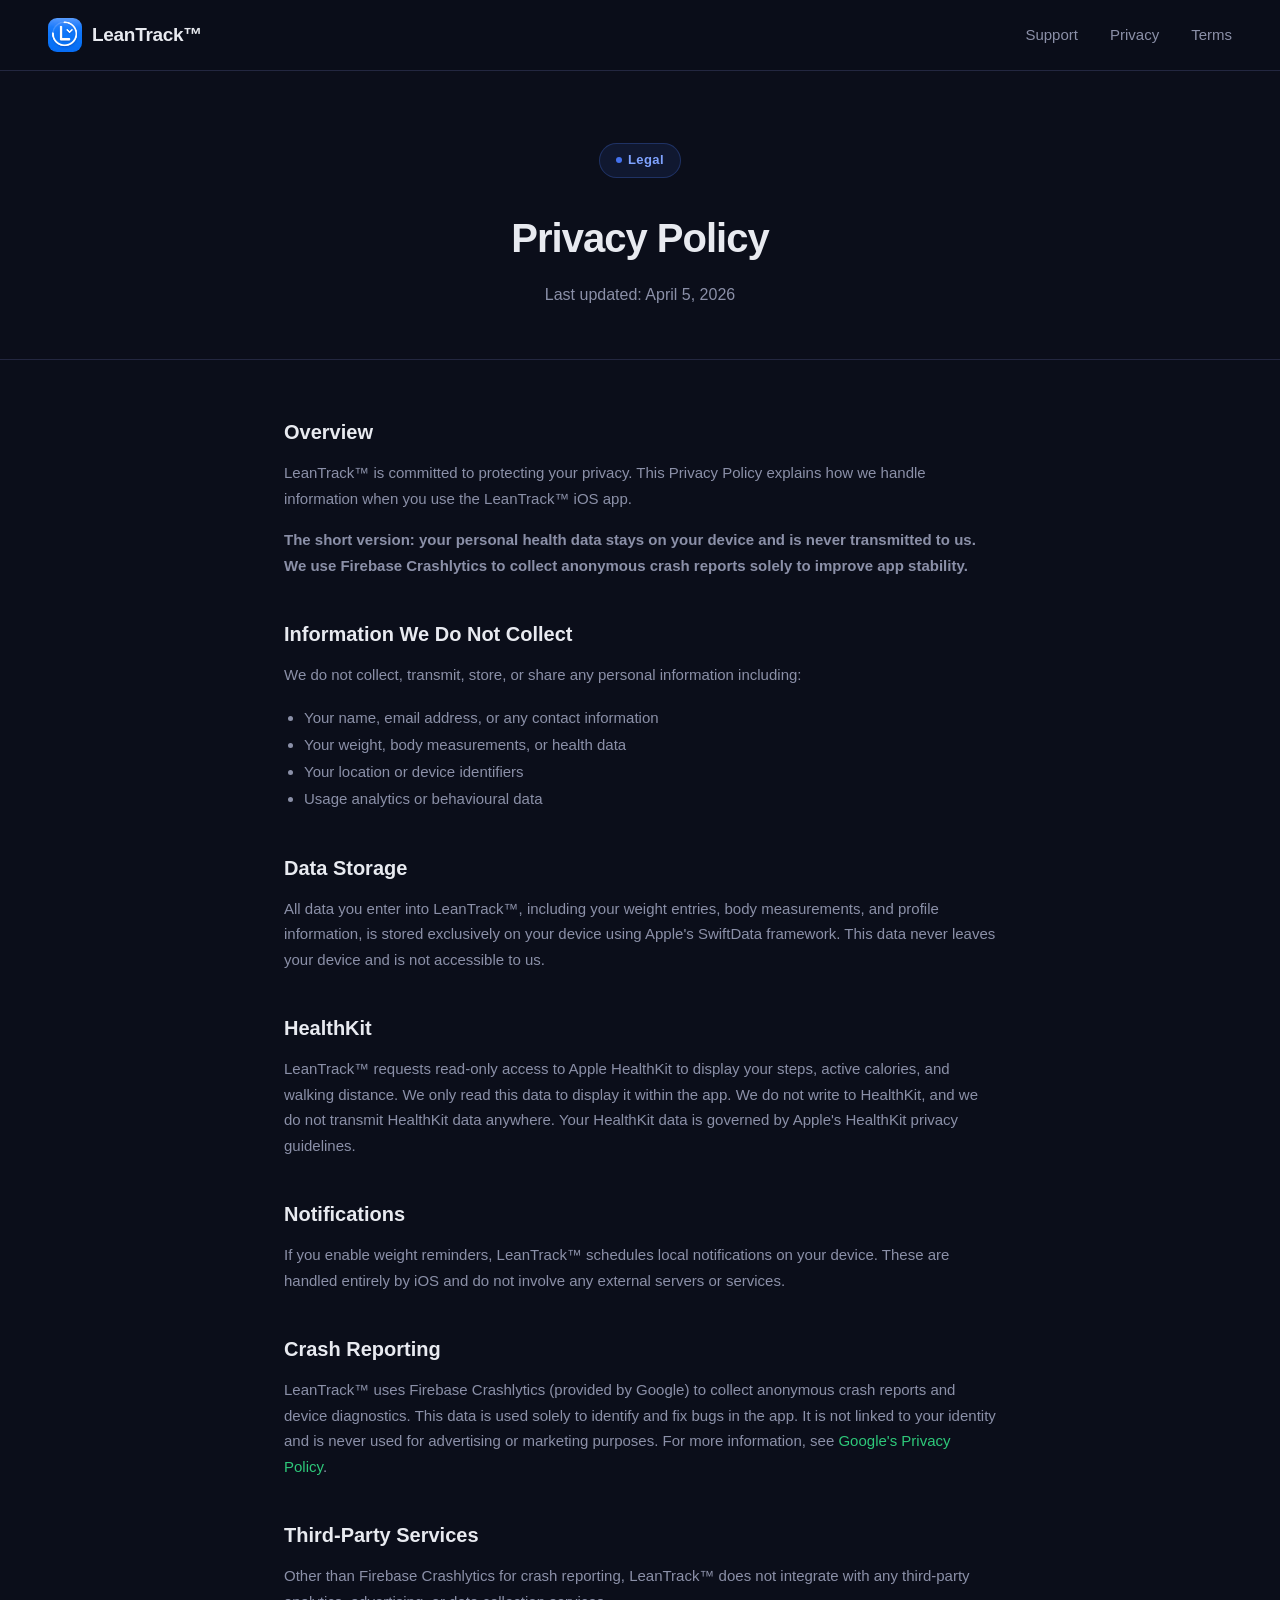
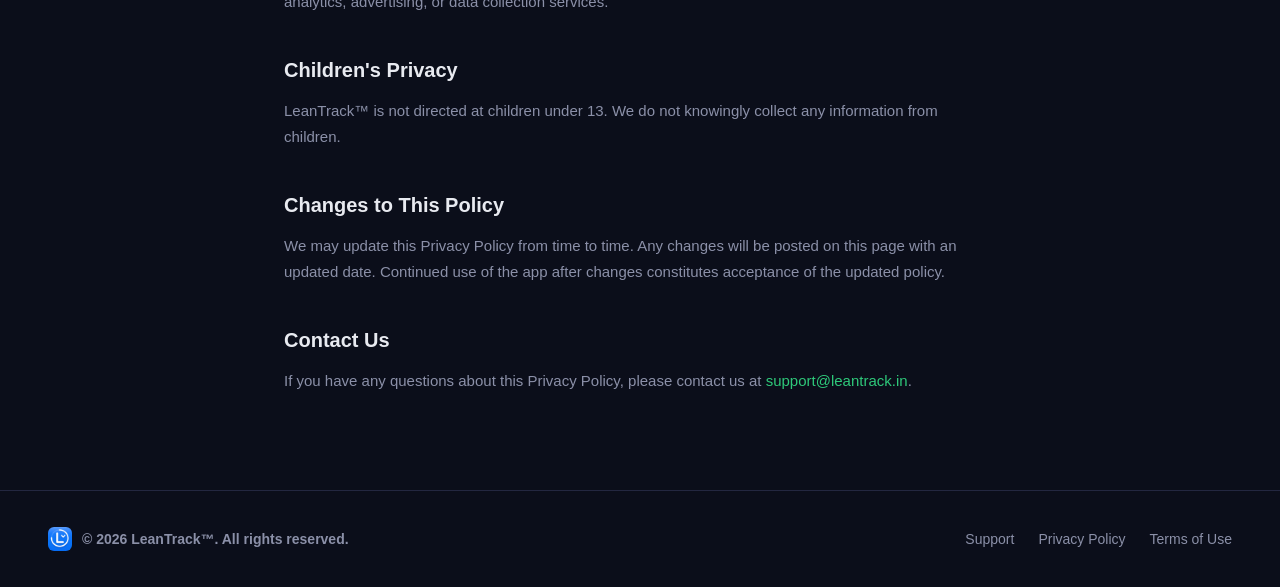
==== commit 6aa8eea0: "Update privacy policy to disclose Firebase Crashlytics data collection" ====
--- a/privacy.html
+++ b/privacy.html
@@ -23,14 +23,14 @@
   <div class="page-hero">
     <div class="badge"><span class="badge-dot"></span> Legal</div>
     <h1>Privacy Policy</h1>
-    <p>Last updated: April 1, 2026</p>
+    <p>Last updated: April 5, 2026</p>
   </div>
 
   <div class="content">
 
     <h2>Overview</h2>
     <p>LeanTrack™ is committed to protecting your privacy. This Privacy Policy explains how we handle information when you use the LeanTrack™ iOS app.</p>
-    <p><strong>The short version: we don't collect any of your personal data. Everything stays on your device.</strong></p>
+    <p><strong>The short version: your personal health data stays on your device and is never transmitted to us. We use Firebase Crashlytics to collect anonymous crash reports solely to improve app stability.</strong></p>
 
     <h2>Information We Do Not Collect</h2>
     <p>We do not collect, transmit, store, or share any personal information including:</p>
@@ -38,7 +38,7 @@
       <li>Your name, email address, or any contact information</li>
       <li>Your weight, body measurements, or health data</li>
       <li>Your location or device identifiers</li>
-      <li>Usage analytics or crash reports</li>
+      <li>Usage analytics or behavioural data</li>
     </ul>
 
     <h2>Data Storage</h2>
@@ -50,8 +50,11 @@
     <h2>Notifications</h2>
     <p>If you enable weight reminders, LeanTrack™ schedules local notifications on your device. These are handled entirely by iOS and do not involve any external servers or services.</p>
 
+    <h2>Crash Reporting</h2>
+    <p>LeanTrack™ uses Firebase Crashlytics (provided by Google) to collect anonymous crash reports and device diagnostics. This data is used solely to identify and fix bugs in the app. It is not linked to your identity and is never used for advertising or marketing purposes. For more information, see <a href="https://policies.google.com/privacy" target="_blank">Google's Privacy Policy</a>.</p>
+
     <h2>Third-Party Services</h2>
-    <p>LeanTrack™ does not integrate with any third-party analytics, advertising, or data services. No SDKs are included that collect user data.</p>
+    <p>Other than Firebase Crashlytics for crash reporting, LeanTrack™ does not integrate with any third-party analytics, advertising, or data collection services.</p>
 
     <h2>Children's Privacy</h2>
     <p>LeanTrack™ is not directed at children under 13. We do not knowingly collect any information from children.</p>
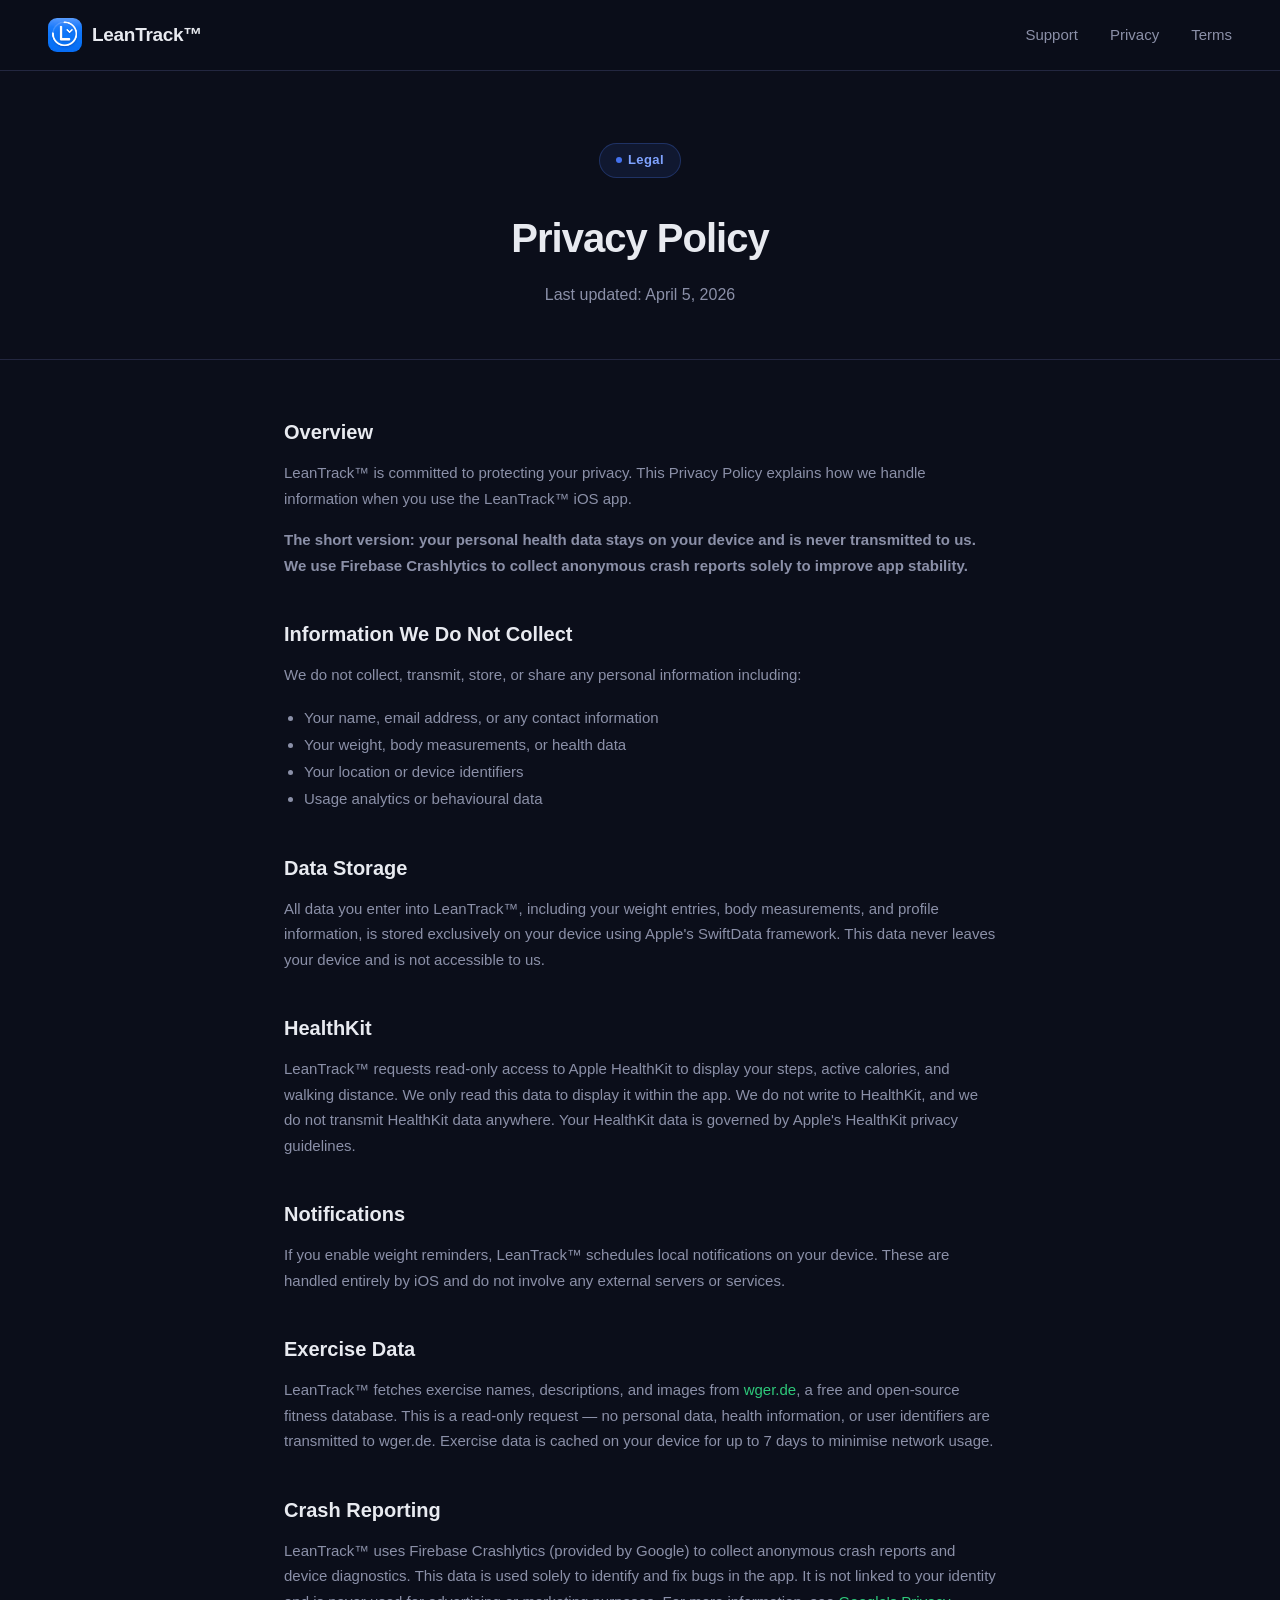
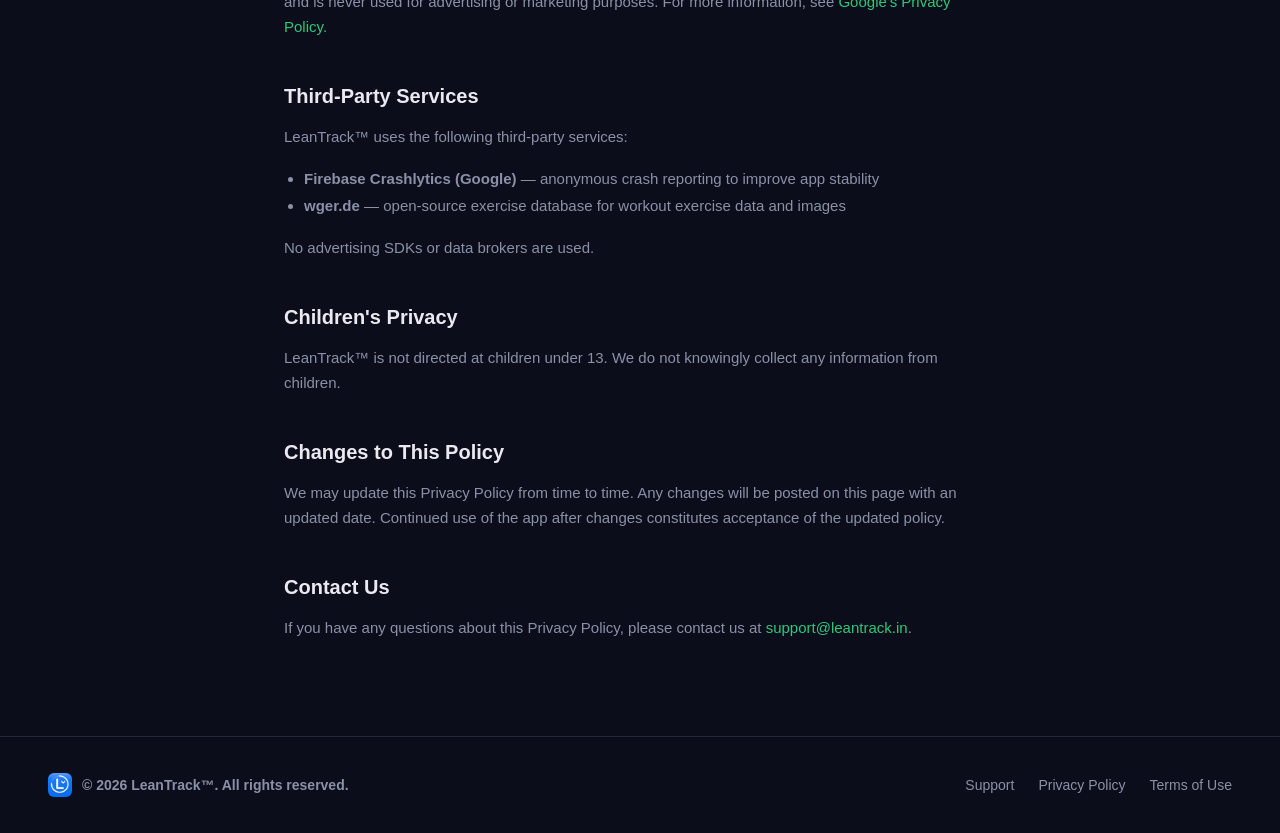
==== commit 1c06ca78: "Disclose wger.de exercise data API in privacy policy" ====
--- a/privacy.html
+++ b/privacy.html
@@ -50,11 +50,19 @@
     <h2>Notifications</h2>
     <p>If you enable weight reminders, LeanTrack™ schedules local notifications on your device. These are handled entirely by iOS and do not involve any external servers or services.</p>
 
+    <h2>Exercise Data</h2>
+    <p>LeanTrack™ fetches exercise names, descriptions, and images from <a href="https://wger.de" target="_blank">wger.de</a>, a free and open-source fitness database. This is a read-only request — no personal data, health information, or user identifiers are transmitted to wger.de. Exercise data is cached on your device for up to 7 days to minimise network usage.</p>
+
     <h2>Crash Reporting</h2>
     <p>LeanTrack™ uses Firebase Crashlytics (provided by Google) to collect anonymous crash reports and device diagnostics. This data is used solely to identify and fix bugs in the app. It is not linked to your identity and is never used for advertising or marketing purposes. For more information, see <a href="https://policies.google.com/privacy" target="_blank">Google's Privacy Policy</a>.</p>
 
     <h2>Third-Party Services</h2>
-    <p>Other than Firebase Crashlytics for crash reporting, LeanTrack™ does not integrate with any third-party analytics, advertising, or data collection services.</p>
+    <p>LeanTrack™ uses the following third-party services:</p>
+    <ul>
+      <li><strong>Firebase Crashlytics (Google)</strong> — anonymous crash reporting to improve app stability</li>
+      <li><strong>wger.de</strong> — open-source exercise database for workout exercise data and images</li>
+    </ul>
+    <p>No advertising SDKs or data brokers are used.</p>
 
     <h2>Children's Privacy</h2>
     <p>LeanTrack™ is not directed at children under 13. We do not knowingly collect any information from children.</p>
